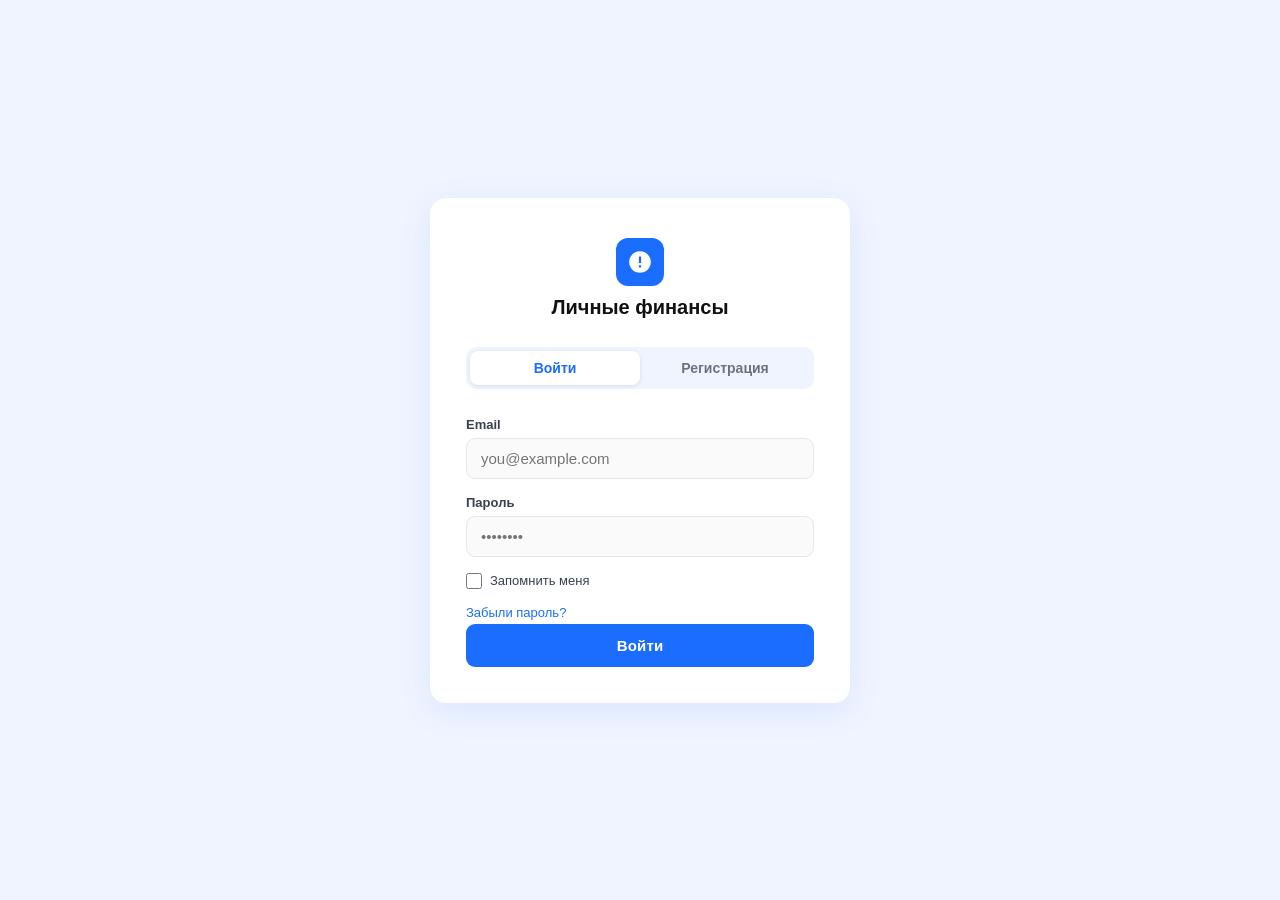
==== frontend/index.html @ fd8819eb "Initial commit: Finance app - FastAPI + SQLAlchemy + SQLite" ====
<!DOCTYPE html>
<html lang="ru">
<head>
    <meta charset="UTF-8">
    <meta name="viewport" content="width=device-width, initial-scale=1.0">
    <title>Личные финансы — Вход</title>
    <style>
        *, *::before, *::after {
            box-sizing: border-box;
            margin: 0;
            padding: 0;
        }

        body {
            font-family: -apple-system, BlinkMacSystemFont, 'Segoe UI', Roboto, sans-serif;
            background: #f0f4ff;
            min-height: 100vh;
            display: flex;
            align-items: center;
            justify-content: center;
        }

        .card {
            background: #fff;
            border-radius: 16px;
            box-shadow: 0 8px 32px rgba(26, 109, 255, 0.10);
            padding: 40px 36px 36px;
            width: 100%;
            max-width: 420px;
        }

        .logo {
            text-align: center;
            margin-bottom: 28px;
        }

        .logo-icon {
            width: 48px;
            height: 48px;
            background: #1a6dff;
            border-radius: 12px;
            display: inline-flex;
            align-items: center;
            justify-content: center;
            margin-bottom: 10px;
        }

        .logo-icon svg {
            width: 26px;
            height: 26px;
            fill: #fff;
        }

        .logo h1 {
            font-size: 20px;
            font-weight: 700;
            color: #111;
        }

        /* Tabs */
        .tabs {
            display: flex;
            background: #f0f4ff;
            border-radius: 10px;
            padding: 4px;
            margin-bottom: 28px;
        }

        .tab-btn {
            flex: 1;
            padding: 9px;
            border: none;
            background: transparent;
            border-radius: 8px;
            font-size: 14px;
            font-weight: 600;
            color: #6b7280;
            cursor: pointer;
            transition: background 0.2s, color 0.2s;
        }

        .tab-btn.active {
            background: #fff;
            color: #1a6dff;
            box-shadow: 0 1px 4px rgba(0,0,0,0.10);
        }

        /* Forms */
        .form-panel {
            display: none;
        }

        .form-panel.active {
            display: block;
        }

        .field {
            margin-bottom: 16px;
        }

        .field label {
            display: block;
            font-size: 13px;
            font-weight: 600;
            color: #374151;
            margin-bottom: 6px;
        }

        .field input {
            width: 100%;
            padding: 11px 14px;
            border: 1.5px solid #e5e7eb;
            border-radius: 9px;
            font-size: 15px;
            color: #111;
            outline: none;
            transition: border-color 0.2s, box-shadow 0.2s;
            background: #fafafa;
        }

        .field input:focus {
            border-color: #1a6dff;
            box-shadow: 0 0 0 3px rgba(26, 109, 255, 0.12);
            background: #fff;
        }

        .field input.error {
            border-color: #ef4444;
        }

        .btn-submit {
            width: 100%;
            padding: 13px;
            background: #1a6dff;
            color: #fff;
            border: none;
            border-radius: 9px;
            font-size: 15px;
            font-weight: 700;
            cursor: pointer;
            margin-top: 4px;
            transition: background 0.2s, transform 0.1s;
            letter-spacing: 0.01em;
        }

        .btn-submit:hover {
            background: #1558d6;
        }

        .btn-submit:active {
            transform: scale(0.98);
        }

        .btn-submit:disabled {
            background: #93b4ff;
            cursor: not-allowed;
            transform: none;
        }

        /* Alert */
        .alert {
            display: none;
            padding: 11px 14px;
            border-radius: 8px;
            font-size: 13px;
            font-weight: 500;
            margin-bottom: 16px;
        }

        .alert.error {
            display: block;
            background: #fef2f2;
            color: #dc2626;
            border: 1px solid #fecaca;
        }

        .alert.success {
            display: block;
            background: #f0fdf4;
            color: #16a34a;
            border: 1px solid #bbf7d0;
        }

        /* Spinner inside button */
        .spinner {
            display: inline-block;
            width: 16px;
            height: 16px;
            border: 2px solid rgba(255,255,255,0.4);
            border-top-color: #fff;
            border-radius: 50%;
            animation: spin 0.7s linear infinite;
            vertical-align: middle;
            margin-right: 6px;
        }

        @keyframes spin {
            to { transform: rotate(360deg); }
        }

        /* Forgot password link */
        .forgot-link {
            display: block;
            text-align: right;
            margin-top: 6px;
            font-size: 13px;
            color: #1a6dff;
            text-decoration: none;
            cursor: pointer;
            background: none;
            border: none;
            padding: 0;
        }

        .forgot-link:hover {
            color: #1558d6;
        }

        /* Modal overlay */
        /* Remember me */
        .remember-row {
            display: flex;
            align-items: center;
            gap: 8px;
            margin-bottom: 16px;
        }

        .remember-row input[type="checkbox"] {
            width: 16px;
            height: 16px;
            accent-color: #1a6dff;
            cursor: pointer;
            flex-shrink: 0;
        }

        .remember-row label {
            font-size: 13px;
            color: #374151;
            cursor: pointer;
            user-select: none;
        }

        .modal-overlay {
            display: none;
            position: fixed;
            inset: 0;
            background: rgba(0, 0, 0, 0.35);
            align-items: center;
            justify-content: center;
            z-index: 100;
        }

        .modal-overlay.open {
            display: flex;
        }

        .modal {
            background: #fff;
            border-radius: 14px;
            box-shadow: 0 12px 40px rgba(0, 0, 0, 0.15);
            padding: 32px 28px 28px;
            width: 100%;
            max-width: 360px;
            position: relative;
        }

        .modal h2 {
            font-size: 17px;
            font-weight: 700;
            color: #111;
            margin-bottom: 6px;
        }

        .modal p {
            font-size: 13px;
            color: #6b7280;
            margin-bottom: 20px;
        }

        .modal-close {
            position: absolute;
            top: 14px;
            right: 16px;
            background: none;
            border: none;
            font-size: 20px;
            color: #9ca3af;
            cursor: pointer;
            line-height: 1;
            padding: 2px 4px;
        }

        .modal-close:hover {
            color: #374151;
        }

        .modal-info {
            display: none;
            padding: 11px 14px;
            border-radius: 8px;
            font-size: 13px;
            font-weight: 500;
            background: #eff6ff;
            color: #1d4ed8;
            border: 1px solid #bfdbfe;
            margin-top: 16px;
        }

        .modal-info.visible {
            display: block;
        }
    </style>
</head>
<body>

<div class="card">
    <div class="logo">
        <div class="logo-icon">
            <svg viewBox="0 0 24 24" xmlns="http://www.w3.org/2000/svg">
                <path d="M12 2C6.48 2 2 6.48 2 12s4.48 10 10 10 10-4.48 10-10S17.52 2 12 2zm1 15h-2v-2h2v2zm0-4h-2V7h2v6z"/>
            </svg>
        </div>
        <h1>Личные финансы</h1>
    </div>

    <div class="tabs">
        <button class="tab-btn active" data-tab="login">Войти</button>
        <button class="tab-btn" data-tab="register">Регистрация</button>
    </div>

    <!-- Login -->
    <div class="form-panel active" id="panel-login">
        <div class="alert" id="login-alert"></div>
        <form id="login-form" novalidate>
            <div class="field">
                <label for="login-email">Email</label>
                <input type="email" id="login-email" placeholder="you@example.com" autocomplete="email" required>
            </div>
            <div class="field">
                <label for="login-password">Пароль</label>
                <input type="password" id="login-password" placeholder="••••••••" autocomplete="current-password" required>
            </div>
            <div class="remember-row">
                <input type="checkbox" id="remember-me">
                <label for="remember-me">Запомнить меня</label>
            </div>
            <button type="button" class="forgot-link" id="forgot-link">Забыли пароль?</button>
            <button type="submit" class="btn-submit" id="login-btn">Войти</button>
        </form>
    </div>

    <!-- Register -->
    <div class="form-panel" id="panel-register">
        <div class="alert" id="register-alert"></div>
        <form id="register-form" novalidate>
            <div class="field">
                <label for="reg-name">Имя</label>
                <input type="text" id="reg-name" placeholder="Иван Иванов" autocomplete="name" required>
            </div>
            <div class="field">
                <label for="reg-email">Email</label>
                <input type="email" id="reg-email" placeholder="you@example.com" autocomplete="email" required>
            </div>
            <div class="field">
                <label for="reg-password">Пароль</label>
                <input type="password" id="reg-password" placeholder="Минимум 6 символов" autocomplete="new-password" required minlength="6">
            </div>
            <button type="submit" class="btn-submit" id="register-btn">Зарегистрироваться</button>
        </form>
    </div>
</div>

<!-- Forgot password modal -->
<div class="modal-overlay" id="forgot-modal">
    <div class="modal">
        <button class="modal-close" id="modal-close" aria-label="Закрыть">&times;</button>
        <h2>Восстановление пароля</h2>
        <p>Введите email, и мы пришлём инструкции по сбросу пароля.</p>
        <div class="field">
            <label for="forgot-email">Email</label>
            <input type="email" id="forgot-email" placeholder="you@example.com" autocomplete="email">
        </div>
        <button class="btn-submit" id="forgot-submit">Отправить</button>
        <div class="modal-info" id="forgot-info">
            Функция восстановления пароля будет добавлена позже.
        </div>
    </div>
</div>

<script>
    const API = 'http://127.0.0.1:8000';

    // Redirect if already logged in (check both storages)
    if (localStorage.getItem('token') || sessionStorage.getItem('token')) {
        window.location.href = 'dashboard.html';
    }

    // Tab switching
    document.querySelectorAll('.tab-btn').forEach(btn => {
        btn.addEventListener('click', () => {
            document.querySelectorAll('.tab-btn').forEach(b => b.classList.remove('active'));
            document.querySelectorAll('.form-panel').forEach(p => p.classList.remove('active'));
            btn.classList.add('active');
            document.getElementById('panel-' + btn.dataset.tab).classList.add('active');
        });
    });

    function showAlert(id, message, type = 'error') {
        const el = document.getElementById(id);
        el.textContent = message;
        el.className = 'alert ' + type;
    }

    function setLoading(btn, loading) {
        if (loading) {
            btn.disabled = true;
            btn.innerHTML = '<span class="spinner"></span>' + btn.dataset.label;
        } else {
            btn.disabled = false;
            btn.textContent = btn.dataset.label;
        }
    }

    // Forgot password modal
    const forgotModal = document.getElementById('forgot-modal');

    document.getElementById('forgot-link').addEventListener('click', () => {
        document.getElementById('forgot-email').value = '';
        document.getElementById('forgot-info').classList.remove('visible');
        forgotModal.classList.add('open');
        document.getElementById('forgot-email').focus();
    });

    document.getElementById('modal-close').addEventListener('click', () => {
        forgotModal.classList.remove('open');
    });

    forgotModal.addEventListener('click', (e) => {
        if (e.target === forgotModal) forgotModal.classList.remove('open');
    });

    document.addEventListener('keydown', (e) => {
        if (e.key === 'Escape') forgotModal.classList.remove('open');
    });

    document.getElementById('forgot-submit').addEventListener('click', () => {
        document.getElementById('forgot-info').classList.add('visible');
    });

    // Store original labels
    document.getElementById('login-btn').dataset.label = 'Войти';
    document.getElementById('register-btn').dataset.label = 'Зарегистрироваться';

    // Login
    document.getElementById('login-form').addEventListener('submit', async (e) => {
        e.preventDefault();
        const email = document.getElementById('login-email').value.trim();
        const password = document.getElementById('login-password').value;
        const btn = document.getElementById('login-btn');

        if (!email || !password) {
            showAlert('login-alert', 'Заполните все поля.');
            return;
        }

        setLoading(btn, true);

        try {
            const res = await fetch(`${API}/auth/login`, {
                method: 'POST',
                headers: { 'Content-Type': 'application/json' },
                body: JSON.stringify({ email, password })
            });

            const data = await res.json();

            if (!res.ok) {
                showAlert('login-alert', data.detail || 'Неверный email или пароль.');
            } else {
                const remember = document.getElementById('remember-me').checked;
                const storage = remember ? localStorage : sessionStorage;
                storage.setItem('token', data.access_token);
                window.location.href = 'dashboard.html';
            }
        } catch {
            showAlert('login-alert', 'Не удалось подключиться к серверу.');
        } finally {
            setLoading(btn, false);
        }
    });

    // Register
    document.getElementById('register-form').addEventListener('submit', async (e) => {
        e.preventDefault();
        const name = document.getElementById('reg-name').value.trim();
        const email = document.getElementById('reg-email').value.trim();
        const password = document.getElementById('reg-password').value;
        const btn = document.getElementById('register-btn');

        if (!name || !email || !password) {
            showAlert('register-alert', 'Заполните все поля.');
            return;
        }
        if (password.length < 6) {
            showAlert('register-alert', 'Пароль должен содержать минимум 6 символов.');
            return;
        }

        setLoading(btn, true);

        try {
            const res = await fetch(`${API}/auth/register`, {
                method: 'POST',
                headers: { 'Content-Type': 'application/json' },
                body: JSON.stringify({ name, email, password })
            });

            const data = await res.json();

            if (!res.ok) {
                showAlert('register-alert', data.detail || 'Ошибка регистрации.');
            } else {
                localStorage.setItem('token', data.access_token);
                window.location.href = 'dashboard.html';
            }
        } catch {
            showAlert('register-alert', 'Не удалось подключиться к серверу.');
        } finally {
            setLoading(btn, false);
        }
    });
</script>
</body>
</html>
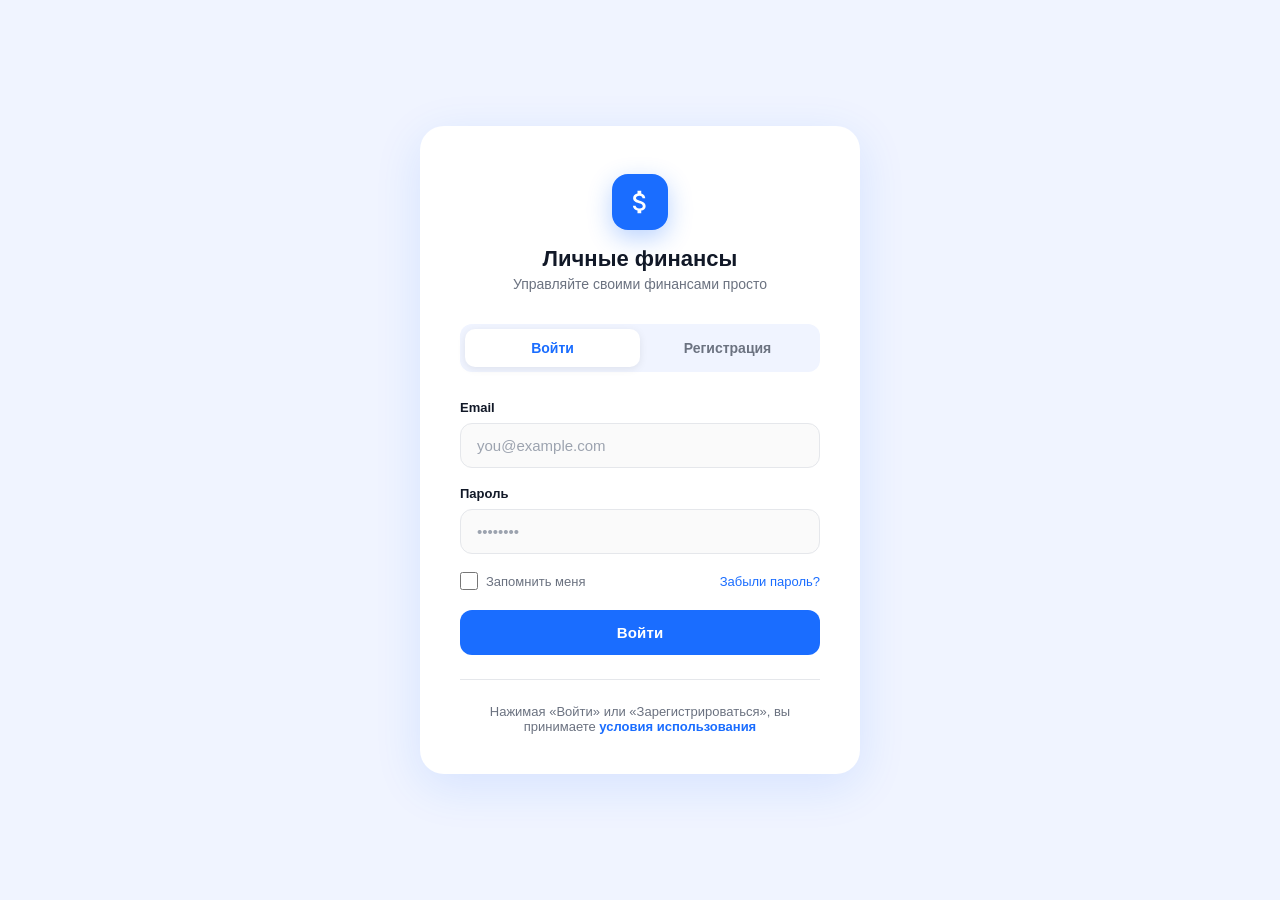
==== commit 492cac5a: "newMockapQwen: перенос всех последних изменений" ====
--- a/frontend/index.html
+++ b/frontend/index.html
@@ -11,243 +11,287 @@
             padding: 0;
         }
 
+        :root {
+            --primary: #1a6dff;
+            --primary-dark: #1558d6;
+            --primary-light: #eff4ff;
+            --bg-body: #f0f4ff;
+            --text-primary: #111827;
+            --text-secondary: #6b7280;
+            --text-muted: #9ca3af;
+            --border: #e5e7eb;
+            --danger: #dc2626;
+            --success: #16a34a;
+        }
+
         body {
-            font-family: -apple-system, BlinkMacSystemFont, 'Segoe UI', Roboto, sans-serif;
-            background: #f0f4ff;
+            font-family: -apple-system, BlinkMacSystemFont, 'Segoe UI', Roboto, 'Helvetica Neue', Arial, sans-serif;
+            background: var(--bg-body);
             min-height: 100vh;
             display: flex;
             align-items: center;
             justify-content: center;
-        }
-
-        .card {
+            padding: 20px;
+        }
+
+        .auth-container {
+            width: 100%;
+            max-width: 440px;
+        }
+
+        .auth-card {
             background: #fff;
+            border-radius: 24px;
+            box-shadow: 0 12px 48px rgba(26, 109, 255, 0.12);
+            padding: 48px 40px 40px;
+        }
+
+        .auth-logo {
+            text-align: center;
+            margin-bottom: 32px;
+        }
+
+        .auth-logo-icon {
+            width: 56px;
+            height: 56px;
+            background: var(--primary);
             border-radius: 16px;
-            box-shadow: 0 8px 32px rgba(26, 109, 255, 0.10);
-            padding: 40px 36px 36px;
-            width: 100%;
-            max-width: 420px;
-        }
-
-        .logo {
-            text-align: center;
-            margin-bottom: 28px;
-        }
-
-        .logo-icon {
-            width: 48px;
-            height: 48px;
-            background: #1a6dff;
-            border-radius: 12px;
             display: inline-flex;
             align-items: center;
             justify-content: center;
-            margin-bottom: 10px;
-        }
-
-        .logo-icon svg {
-            width: 26px;
-            height: 26px;
+            margin-bottom: 16px;
+            box-shadow: 0 8px 24px rgba(26, 109, 255, 0.3);
+        }
+
+        .auth-logo-icon svg {
+            width: 30px;
+            height: 30px;
             fill: #fff;
         }
 
-        .logo h1 {
-            font-size: 20px;
+        .auth-logo h1 {
+            font-size: 22px;
             font-weight: 700;
-            color: #111;
+            color: var(--text-primary);
+            margin-bottom: 4px;
+        }
+
+        .auth-logo p {
+            font-size: 14px;
+            color: var(--text-secondary);
         }
 
         /* Tabs */
-        .tabs {
+        .auth-tabs {
             display: flex;
-            background: #f0f4ff;
-            border-radius: 10px;
-            padding: 4px;
+            background: var(--bg-body);
+            border-radius: 12px;
+            padding: 5px;
             margin-bottom: 28px;
         }
 
-        .tab-btn {
+        .auth-tab {
             flex: 1;
-            padding: 9px;
+            padding: 11px;
             border: none;
             background: transparent;
-            border-radius: 8px;
+            border-radius: 10px;
             font-size: 14px;
             font-weight: 600;
-            color: #6b7280;
+            color: var(--text-secondary);
             cursor: pointer;
-            transition: background 0.2s, color 0.2s;
-        }
-
-        .tab-btn.active {
+            transition: all 0.2s;
+        }
+
+        .auth-tab:hover {
+            color: var(--primary);
+        }
+
+        .auth-tab.active {
             background: #fff;
-            color: #1a6dff;
-            box-shadow: 0 1px 4px rgba(0,0,0,0.10);
+            color: var(--primary);
+            box-shadow: 0 2px 8px rgba(0, 0, 0, 0.08);
         }
 
         /* Forms */
-        .form-panel {
+        .auth-form {
             display: none;
         }
 
-        .form-panel.active {
+        .auth-form.active {
             display: block;
         }
 
-        .field {
-            margin-bottom: 16px;
-        }
-
-        .field label {
+        .form-group {
+            margin-bottom: 18px;
+        }
+
+        .form-group label {
             display: block;
             font-size: 13px;
             font-weight: 600;
-            color: #374151;
-            margin-bottom: 6px;
-        }
-
-        .field input {
+            color: var(--text-primary);
+            margin-bottom: 8px;
+        }
+
+        .form-group input {
             width: 100%;
-            padding: 11px 14px;
-            border: 1.5px solid #e5e7eb;
-            border-radius: 9px;
+            padding: 13px 16px;
+            border: 1.5px solid var(--border);
+            border-radius: 12px;
             font-size: 15px;
-            color: #111;
+            color: var(--text-primary);
+            background: #fafafa;
             outline: none;
-            transition: border-color 0.2s, box-shadow 0.2s;
-            background: #fafafa;
-        }
-
-        .field input:focus {
-            border-color: #1a6dff;
-            box-shadow: 0 0 0 3px rgba(26, 109, 255, 0.12);
+            transition: all 0.2s;
+            font-family: inherit;
+        }
+
+        .form-group input:focus {
+            border-color: var(--primary);
             background: #fff;
-        }
-
-        .field input.error {
-            border-color: #ef4444;
-        }
-
+            box-shadow: 0 0 0 3px var(--primary-light);
+        }
+
+        .form-group input::placeholder {
+            color: var(--text-muted);
+        }
+
+        .form-group input.error {
+            border-color: var(--danger);
+        }
+
+        .form-group input.error:focus {
+            box-shadow: 0 0 0 3px rgba(220, 38, 38, 0.1);
+        }
+
+        /* Remember me */
+        .remember-row {
+            display: flex;
+            align-items: center;
+            justify-content: space-between;
+            margin-bottom: 20px;
+        }
+
+        .remember-left {
+            display: flex;
+            align-items: center;
+            gap: 8px;
+        }
+
+        .remember-row input[type="checkbox"] {
+            width: 18px;
+            height: 18px;
+            accent-color: var(--primary);
+            cursor: pointer;
+        }
+
+        .remember-row label {
+            font-size: 13px;
+            color: var(--text-secondary);
+            cursor: pointer;
+            user-select: none;
+        }
+
+        .forgot-link {
+            font-size: 13px;
+            color: var(--primary);
+            text-decoration: none;
+            font-weight: 500;
+            cursor: pointer;
+            background: none;
+            border: none;
+            padding: 0;
+        }
+
+        .forgot-link:hover {
+            color: var(--primary-dark);
+            text-decoration: underline;
+        }
+
+        /* Submit button */
         .btn-submit {
             width: 100%;
-            padding: 13px;
-            background: #1a6dff;
+            padding: 14px;
+            background: var(--primary);
             color: #fff;
             border: none;
-            border-radius: 9px;
+            border-radius: 12px;
             font-size: 15px;
             font-weight: 700;
             cursor: pointer;
-            margin-top: 4px;
-            transition: background 0.2s, transform 0.1s;
+            transition: all 0.2s;
             letter-spacing: 0.01em;
         }
 
         .btn-submit:hover {
-            background: #1558d6;
+            background: var(--primary-dark);
+            transform: translateY(-1px);
+            box-shadow: 0 4px 16px rgba(26, 109, 255, 0.3);
         }
 
         .btn-submit:active {
-            transform: scale(0.98);
+            transform: translateY(0);
         }
 
         .btn-submit:disabled {
             background: #93b4ff;
             cursor: not-allowed;
             transform: none;
+            box-shadow: none;
         }
 
         /* Alert */
         .alert {
             display: none;
-            padding: 11px 14px;
-            border-radius: 8px;
+            padding: 13px 16px;
+            border-radius: 12px;
             font-size: 13px;
             font-weight: 500;
-            margin-bottom: 16px;
+            margin-bottom: 20px;
         }
 
         .alert.error {
             display: block;
             background: #fef2f2;
-            color: #dc2626;
+            color: var(--danger);
             border: 1px solid #fecaca;
         }
 
         .alert.success {
             display: block;
             background: #f0fdf4;
-            color: #16a34a;
+            color: var(--success);
             border: 1px solid #bbf7d0;
         }
 
-        /* Spinner inside button */
+        /* Spinner */
         .spinner {
             display: inline-block;
-            width: 16px;
-            height: 16px;
-            border: 2px solid rgba(255,255,255,0.4);
+            width: 18px;
+            height: 18px;
+            border: 2px solid rgba(255, 255, 255, 0.4);
             border-top-color: #fff;
             border-radius: 50%;
             animation: spin 0.7s linear infinite;
             vertical-align: middle;
-            margin-right: 6px;
+            margin-right: 8px;
         }
 
         @keyframes spin {
             to { transform: rotate(360deg); }
         }
 
-        /* Forgot password link */
-        .forgot-link {
-            display: block;
-            text-align: right;
-            margin-top: 6px;
-            font-size: 13px;
-            color: #1a6dff;
-            text-decoration: none;
-            cursor: pointer;
-            background: none;
-            border: none;
-            padding: 0;
-        }
-
-        .forgot-link:hover {
-            color: #1558d6;
-        }
-
-        /* Modal overlay */
-        /* Remember me */
-        .remember-row {
-            display: flex;
-            align-items: center;
-            gap: 8px;
-            margin-bottom: 16px;
-        }
-
-        .remember-row input[type="checkbox"] {
-            width: 16px;
-            height: 16px;
-            accent-color: #1a6dff;
-            cursor: pointer;
-            flex-shrink: 0;
-        }
-
-        .remember-row label {
-            font-size: 13px;
-            color: #374151;
-            cursor: pointer;
-            user-select: none;
-        }
-
+        /* Modal */
         .modal-overlay {
             display: none;
             position: fixed;
             inset: 0;
-            background: rgba(0, 0, 0, 0.35);
+            background: rgba(0, 0, 0, 0.4);
             align-items: center;
             justify-content: center;
             z-index: 100;
+            padding: 20px;
         }
 
         .modal-overlay.open {
@@ -256,127 +300,182 @@
 
         .modal {
             background: #fff;
-            border-radius: 14px;
-            box-shadow: 0 12px 40px rgba(0, 0, 0, 0.15);
-            padding: 32px 28px 28px;
+            border-radius: 20px;
+            padding: 32px 28px;
             width: 100%;
-            max-width: 360px;
+            max-width: 400px;
+            box-shadow: 0 20px 60px rgba(0, 0, 0, 0.2);
             position: relative;
         }
 
         .modal h2 {
-            font-size: 17px;
+            font-size: 18px;
             font-weight: 700;
-            color: #111;
-            margin-bottom: 6px;
+            color: var(--text-primary);
+            margin-bottom: 8px;
         }
 
         .modal p {
-            font-size: 13px;
-            color: #6b7280;
-            margin-bottom: 20px;
+            font-size: 14px;
+            color: var(--text-secondary);
+            margin-bottom: 24px;
+            line-height: 1.5;
         }
 
         .modal-close {
             position: absolute;
-            top: 14px;
+            top: 16px;
             right: 16px;
-            background: none;
+            width: 36px;
+            height: 36px;
             border: none;
-            font-size: 20px;
-            color: #9ca3af;
+            background: transparent;
+            border-radius: 10px;
+            display: flex;
+            align-items: center;
+            justify-content: center;
             cursor: pointer;
-            line-height: 1;
-            padding: 2px 4px;
+            color: var(--text-muted);
+            transition: all 0.2s;
         }
 
         .modal-close:hover {
-            color: #374151;
+            background: var(--bg-body);
+            color: var(--text-primary);
+        }
+
+        .modal-close svg {
+            width: 18px;
+            height: 18px;
         }
 
         .modal-info {
             display: none;
-            padding: 11px 14px;
-            border-radius: 8px;
+            padding: 13px 16px;
+            border-radius: 12px;
             font-size: 13px;
             font-weight: 500;
-            background: #eff6ff;
-            color: #1d4ed8;
+            background: var(--primary-light);
+            color: var(--primary);
             border: 1px solid #bfdbfe;
             margin-top: 16px;
         }
 
         .modal-info.visible {
             display: block;
+        }
+
+        /* Footer */
+        .auth-footer {
+            text-align: center;
+            margin-top: 24px;
+            padding-top: 24px;
+            border-top: 1px solid var(--border);
+        }
+
+        .auth-footer p {
+            font-size: 13px;
+            color: var(--text-secondary);
+        }
+
+        .auth-footer a {
+            color: var(--primary);
+            text-decoration: none;
+            font-weight: 600;
+        }
+
+        .auth-footer a:hover {
+            text-decoration: underline;
+        }
+
+        /* Responsive */
+        @media (max-width: 480px) {
+            .auth-card {
+                padding: 36px 28px 32px;
+            }
         }
     </style>
 </head>
 <body>
 
-<div class="card">
-    <div class="logo">
-        <div class="logo-icon">
-            <svg viewBox="0 0 24 24" xmlns="http://www.w3.org/2000/svg">
-                <path d="M12 2C6.48 2 2 6.48 2 12s4.48 10 10 10 10-4.48 10-10S17.52 2 12 2zm1 15h-2v-2h2v2zm0-4h-2V7h2v6z"/>
-            </svg>
+<div class="auth-container">
+    <div class="auth-card">
+        <div class="auth-logo">
+            <div class="auth-logo-icon">
+                <svg viewBox="0 0 24 24">
+                    <path d="M11.8 10.9c-2.27-.59-3-1.2-3-2.15 0-1.09 1.01-1.85 2.7-1.85 1.78 0 2.44.85 2.5 2.1h2.21c-.07-1.72-1.12-3.3-3.21-3.81V3h-3v2.16c-1.94.42-3.5 1.68-3.5 3.61 0 2.31 1.91 3.46 4.7 4.13 2.5.6 3 1.48 3 2.41 0 .69-.49 1.79-2.7 1.79-2.06 0-2.87-.92-2.98-2.1h-2.2c.12 2.19 1.76 3.42 3.68 3.83V21h3v-2.15c1.95-.37 3.5-1.5 3.5-3.55 0-2.84-2.43-3.81-4.7-4.4z"/>
+                </svg>
+            </div>
+            <h1>Личные финансы</h1>
+            <p>Управляйте своими финансами просто</p>
         </div>
-        <h1>Личные финансы</h1>
-    </div>
-
-    <div class="tabs">
-        <button class="tab-btn active" data-tab="login">Войти</button>
-        <button class="tab-btn" data-tab="register">Регистрация</button>
-    </div>
-
-    <!-- Login -->
-    <div class="form-panel active" id="panel-login">
-        <div class="alert" id="login-alert"></div>
-        <form id="login-form" novalidate>
-            <div class="field">
-                <label for="login-email">Email</label>
-                <input type="email" id="login-email" placeholder="you@example.com" autocomplete="email" required>
-            </div>
-            <div class="field">
-                <label for="login-password">Пароль</label>
-                <input type="password" id="login-password" placeholder="••••••••" autocomplete="current-password" required>
-            </div>
-            <div class="remember-row">
-                <input type="checkbox" id="remember-me">
-                <label for="remember-me">Запомнить меня</label>
-            </div>
-            <button type="button" class="forgot-link" id="forgot-link">Забыли пароль?</button>
-            <button type="submit" class="btn-submit" id="login-btn">Войти</button>
-        </form>
-    </div>
-
-    <!-- Register -->
-    <div class="form-panel" id="panel-register">
-        <div class="alert" id="register-alert"></div>
-        <form id="register-form" novalidate>
-            <div class="field">
-                <label for="reg-name">Имя</label>
-                <input type="text" id="reg-name" placeholder="Иван Иванов" autocomplete="name" required>
-            </div>
-            <div class="field">
-                <label for="reg-email">Email</label>
-                <input type="email" id="reg-email" placeholder="you@example.com" autocomplete="email" required>
-            </div>
-            <div class="field">
-                <label for="reg-password">Пароль</label>
-                <input type="password" id="reg-password" placeholder="Минимум 6 символов" autocomplete="new-password" required minlength="6">
-            </div>
-            <button type="submit" class="btn-submit" id="register-btn">Зарегистрироваться</button>
-        </form>
+
+        <div class="auth-tabs">
+            <button class="auth-tab active" data-tab="login">Войти</button>
+            <button class="auth-tab" data-tab="register">Регистрация</button>
+        </div>
+
+        <!-- Login Form -->
+        <div class="auth-form active" id="form-login">
+            <div class="alert" id="login-alert"></div>
+            <form id="login-form" novalidate>
+                <div class="form-group">
+                    <label for="login-email">Email</label>
+                    <input type="email" id="login-email" placeholder="you@example.com" autocomplete="email" required>
+                </div>
+                <div class="form-group">
+                    <label for="login-password">Пароль</label>
+                    <input type="password" id="login-password" placeholder="••••••••" autocomplete="current-password" required>
+                </div>
+                <div class="remember-row">
+                    <div class="remember-left">
+                        <input type="checkbox" id="remember-me">
+                        <label for="remember-me">Запомнить меня</label>
+                    </div>
+                    <button type="button" class="forgot-link" id="forgot-link">Забыли пароль?</button>
+                </div>
+                <button type="submit" class="btn-submit" id="login-btn">Войти</button>
+            </form>
+        </div>
+
+        <!-- Register Form -->
+        <div class="auth-form" id="form-register">
+            <div class="alert" id="register-alert"></div>
+            <form id="register-form" novalidate>
+                <div class="form-group">
+                    <label for="reg-name">Имя</label>
+                    <input type="text" id="reg-name" placeholder="Иван Иванов" autocomplete="name" required>
+                </div>
+                <div class="form-group">
+                    <label for="reg-email">Email</label>
+                    <input type="email" id="reg-email" placeholder="you@example.com" autocomplete="email" required>
+                </div>
+                <div class="form-group">
+                    <label for="reg-password">Пароль</label>
+                    <input type="password" id="reg-password" placeholder="Минимум 6 символов" autocomplete="new-password" required minlength="6">
+                </div>
+                <button type="submit" class="btn-submit" id="register-btn">Зарегистрироваться</button>
+            </form>
+        </div>
+
+        <div class="auth-footer">
+            <p>Нажимая «Войти» или «Зарегистрироваться», вы принимаете <a href="#">условия использования</a></p>
+        </div>
     </div>
 </div>
 
-<!-- Forgot password modal -->
+<!-- Forgot Password Modal -->
 <div class="modal-overlay" id="forgot-modal">
     <div class="modal">
-        <button class="modal-close" id="modal-close" aria-label="Закрыть">&times;</button>
+        <button class="modal-close" id="modal-close" aria-label="Закрыть">
+            <svg viewBox="0 0 24 24" fill="none" stroke="currentColor" stroke-width="2">
+                <line x1="18" y1="6" x2="6" y2="18"/>
+                <line x1="6" y1="6" x2="18" y2="18"/>
+            </svg>
+        </button>
         <h2>Восстановление пароля</h2>
         <p>Введите email, и мы пришлём инструкции по сбросу пароля.</p>
-        <div class="field">
+        <div class="form-group">
             <label for="forgot-email">Email</label>
             <input type="email" id="forgot-email" placeholder="you@example.com" autocomplete="email">
         </div>
@@ -388,147 +487,153 @@
 </div>
 
 <script>
-    const API = 'http://127.0.0.1:8000';
-
-    // Redirect if already logged in (check both storages)
-    if (localStorage.getItem('token') || sessionStorage.getItem('token')) {
-        window.location.href = 'dashboard.html';
+const API = 'http://127.0.0.1:8000';
+
+// Redirect if already logged in
+if (localStorage.getItem('token') || sessionStorage.getItem('token')) {
+    window.location.href = 'dashboard.html';
+}
+
+// Tab switching
+document.querySelectorAll('.auth-tab').forEach(btn => {
+    btn.addEventListener('click', () => {
+        document.querySelectorAll('.auth-tab').forEach(b => b.classList.remove('active'));
+        document.querySelectorAll('.auth-form').forEach(f => f.classList.remove('active'));
+        btn.classList.add('active');
+        document.getElementById('form-' + btn.dataset.tab).classList.add('active');
+        // Clear alerts
+        document.getElementById('login-alert').className = 'alert';
+        document.getElementById('register-alert').className = 'alert';
+    });
+});
+
+// Show alert
+function showAlert(id, message, type = 'error') {
+    const el = document.getElementById(id);
+    el.textContent = message;
+    el.className = 'alert ' + type;
+}
+
+// Set loading state
+function setLoading(btn, loading) {
+    if (loading) {
+        btn.disabled = true;
+        btn.dataset.label = btn.textContent;
+        btn.innerHTML = '<span class="spinner"></span>' + (btn.dataset.label || 'Загрузка...');
+    } else {
+        btn.disabled = false;
+        btn.textContent = btn.dataset.label || 'Войти';
     }
-
-    // Tab switching
-    document.querySelectorAll('.tab-btn').forEach(btn => {
-        btn.addEventListener('click', () => {
-            document.querySelectorAll('.tab-btn').forEach(b => b.classList.remove('active'));
-            document.querySelectorAll('.form-panel').forEach(p => p.classList.remove('active'));
-            btn.classList.add('active');
-            document.getElementById('panel-' + btn.dataset.tab).classList.add('active');
+}
+
+// Forgot password modal
+const forgotModal = document.getElementById('forgot-modal');
+
+document.getElementById('forgot-link').addEventListener('click', () => {
+    document.getElementById('forgot-email').value = '';
+    document.getElementById('forgot-info').classList.remove('visible');
+    forgotModal.classList.add('open');
+    document.getElementById('forgot-email').focus();
+});
+
+document.getElementById('modal-close').addEventListener('click', () => {
+    forgotModal.classList.remove('open');
+});
+
+forgotModal.addEventListener('click', (e) => {
+    if (e.target === forgotModal) forgotModal.classList.remove('open');
+});
+
+document.addEventListener('keydown', (e) => {
+    if (e.key === 'Escape') forgotModal.classList.remove('open');
+});
+
+document.getElementById('forgot-submit').addEventListener('click', () => {
+    document.getElementById('forgot-info').classList.add('visible');
+});
+
+// Store original button labels
+document.getElementById('login-btn').dataset.label = 'Войти';
+document.getElementById('register-btn').dataset.label = 'Зарегистрироваться';
+
+// Login
+document.getElementById('login-form').addEventListener('submit', async (e) => {
+    e.preventDefault();
+    const email = document.getElementById('login-email').value.trim();
+    const password = document.getElementById('login-password').value;
+    const btn = document.getElementById('login-btn');
+
+    if (!email || !password) {
+        showAlert('login-alert', 'Заполните все поля.');
+        return;
+    }
+
+    setLoading(btn, true);
+
+    try {
+        const res = await fetch(`${API}/auth/login`, {
+            method: 'POST',
+            headers: { 'Content-Type': 'application/json' },
+            body: JSON.stringify({ email, password })
         });
-    });
-
-    function showAlert(id, message, type = 'error') {
-        const el = document.getElementById(id);
-        el.textContent = message;
-        el.className = 'alert ' + type;
+
+        const data = await res.json();
+
+        if (!res.ok) {
+            showAlert('login-alert', data.detail || 'Неверный email или пароль.');
+        } else {
+            const remember = document.getElementById('remember-me').checked;
+            const storage = remember ? localStorage : sessionStorage;
+            storage.setItem('token', data.access_token);
+            window.location.href = 'dashboard.html';
+        }
+    } catch {
+        showAlert('login-alert', 'Не удалось подключиться к серверу.');
+    } finally {
+        setLoading(btn, false);
     }
-
-    function setLoading(btn, loading) {
-        if (loading) {
-            btn.disabled = true;
-            btn.innerHTML = '<span class="spinner"></span>' + btn.dataset.label;
+});
+
+// Register
+document.getElementById('register-form').addEventListener('submit', async (e) => {
+    e.preventDefault();
+    const name = document.getElementById('reg-name').value.trim();
+    const email = document.getElementById('reg-email').value.trim();
+    const password = document.getElementById('reg-password').value;
+    const btn = document.getElementById('register-btn');
+
+    if (!name || !email || !password) {
+        showAlert('register-alert', 'Заполните все поля.');
+        return;
+    }
+    if (password.length < 6) {
+        showAlert('register-alert', 'Пароль должен содержать минимум 6 символов.');
+        return;
+    }
+
+    setLoading(btn, true);
+
+    try {
+        const res = await fetch(`${API}/auth/register`, {
+            method: 'POST',
+            headers: { 'Content-Type': 'application/json' },
+            body: JSON.stringify({ name, email, password })
+        });
+
+        const data = await res.json();
+
+        if (!res.ok) {
+            showAlert('register-alert', data.detail || 'Ошибка регистрации.');
         } else {
-            btn.disabled = false;
-            btn.textContent = btn.dataset.label;
-        }
+            localStorage.setItem('token', data.access_token);
+            window.location.href = 'dashboard.html';
+        }
+    } catch {
+        showAlert('register-alert', 'Не удалось подключиться к серверу.');
+    } finally {
+        setLoading(btn, false);
     }
-
-    // Forgot password modal
-    const forgotModal = document.getElementById('forgot-modal');
-
-    document.getElementById('forgot-link').addEventListener('click', () => {
-        document.getElementById('forgot-email').value = '';
-        document.getElementById('forgot-info').classList.remove('visible');
-        forgotModal.classList.add('open');
-        document.getElementById('forgot-email').focus();
-    });
-
-    document.getElementById('modal-close').addEventListener('click', () => {
-        forgotModal.classList.remove('open');
-    });
-
-    forgotModal.addEventListener('click', (e) => {
-        if (e.target === forgotModal) forgotModal.classList.remove('open');
-    });
-
-    document.addEventListener('keydown', (e) => {
-        if (e.key === 'Escape') forgotModal.classList.remove('open');
-    });
-
-    document.getElementById('forgot-submit').addEventListener('click', () => {
-        document.getElementById('forgot-info').classList.add('visible');
-    });
-
-    // Store original labels
-    document.getElementById('login-btn').dataset.label = 'Войти';
-    document.getElementById('register-btn').dataset.label = 'Зарегистрироваться';
-
-    // Login
-    document.getElementById('login-form').addEventListener('submit', async (e) => {
-        e.preventDefault();
-        const email = document.getElementById('login-email').value.trim();
-        const password = document.getElementById('login-password').value;
-        const btn = document.getElementById('login-btn');
-
-        if (!email || !password) {
-            showAlert('login-alert', 'Заполните все поля.');
-            return;
-        }
-
-        setLoading(btn, true);
-
-        try {
-            const res = await fetch(`${API}/auth/login`, {
-                method: 'POST',
-                headers: { 'Content-Type': 'application/json' },
-                body: JSON.stringify({ email, password })
-            });
-
-            const data = await res.json();
-
-            if (!res.ok) {
-                showAlert('login-alert', data.detail || 'Неверный email или пароль.');
-            } else {
-                const remember = document.getElementById('remember-me').checked;
-                const storage = remember ? localStorage : sessionStorage;
-                storage.setItem('token', data.access_token);
-                window.location.href = 'dashboard.html';
-            }
-        } catch {
-            showAlert('login-alert', 'Не удалось подключиться к серверу.');
-        } finally {
-            setLoading(btn, false);
-        }
-    });
-
-    // Register
-    document.getElementById('register-form').addEventListener('submit', async (e) => {
-        e.preventDefault();
-        const name = document.getElementById('reg-name').value.trim();
-        const email = document.getElementById('reg-email').value.trim();
-        const password = document.getElementById('reg-password').value;
-        const btn = document.getElementById('register-btn');
-
-        if (!name || !email || !password) {
-            showAlert('register-alert', 'Заполните все поля.');
-            return;
-        }
-        if (password.length < 6) {
-            showAlert('register-alert', 'Пароль должен содержать минимум 6 символов.');
-            return;
-        }
-
-        setLoading(btn, true);
-
-        try {
-            const res = await fetch(`${API}/auth/register`, {
-                method: 'POST',
-                headers: { 'Content-Type': 'application/json' },
-                body: JSON.stringify({ name, email, password })
-            });
-
-            const data = await res.json();
-
-            if (!res.ok) {
-                showAlert('register-alert', data.detail || 'Ошибка регистрации.');
-            } else {
-                localStorage.setItem('token', data.access_token);
-                window.location.href = 'dashboard.html';
-            }
-        } catch {
-            showAlert('register-alert', 'Не удалось подключиться к серверу.');
-        } finally {
-            setLoading(btn, false);
-        }
-    });
+});
 </script>
 </body>
 </html>
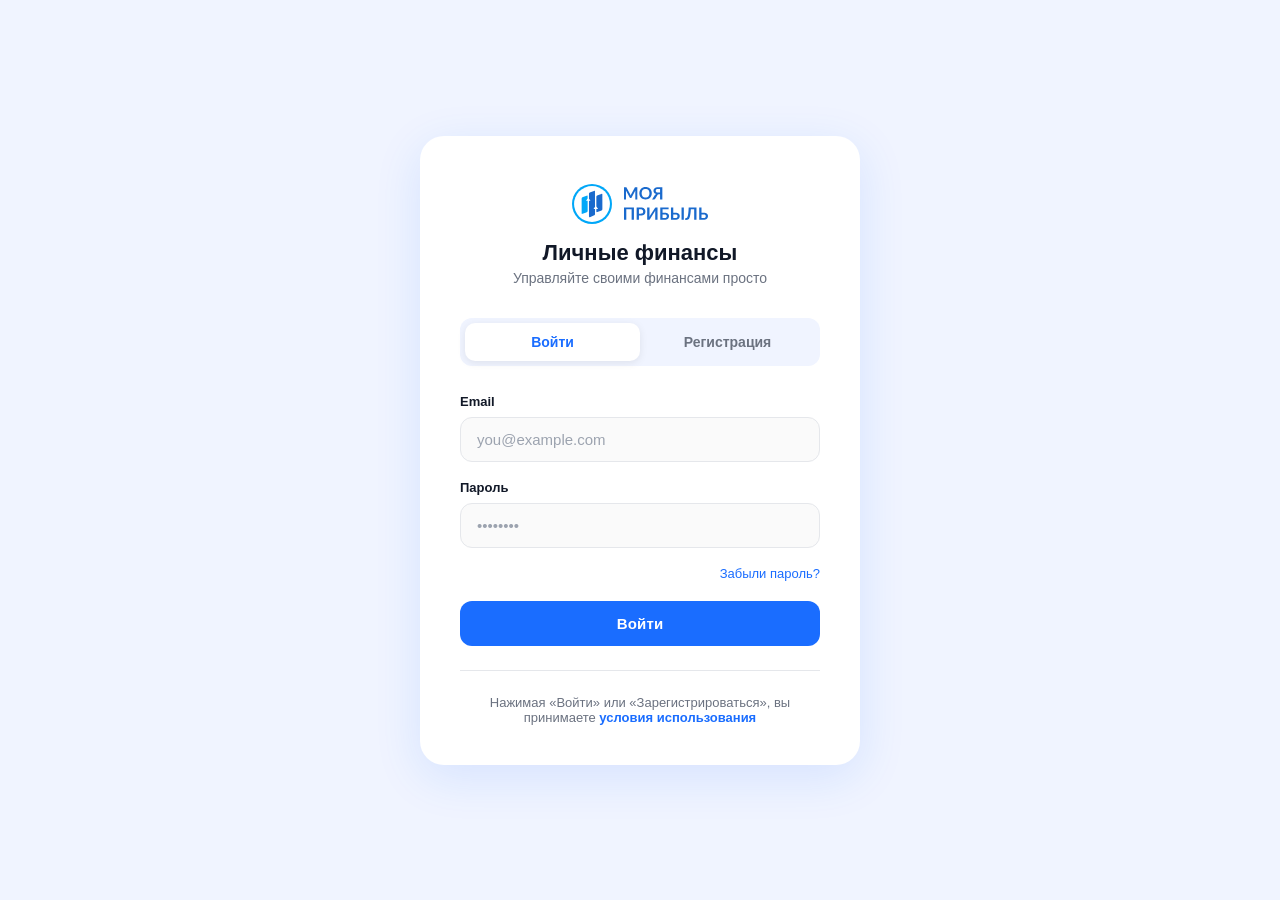
==== commit 5236f22c: "много всего" ====
--- a/frontend/index.html
+++ b/frontend/index.html
@@ -4,6 +4,7 @@
     <meta charset="UTF-8">
     <meta name="viewport" content="width=device-width, initial-scale=1.0">
     <title>Личные финансы — Вход</title>
+    <link rel="icon" href="assets/icons/logo.svg" type="image/svg+xml">
     <style>
         *, *::before, *::after {
             box-sizing: border-box;
@@ -51,22 +52,28 @@
             margin-bottom: 32px;
         }
 
-        .auth-logo-icon {
-            width: 56px;
-            height: 56px;
-            background: var(--primary);
-            border-radius: 16px;
+        .auth-logo-brand {
             display: inline-flex;
             align-items: center;
-            justify-content: center;
+            gap: 12px;
             margin-bottom: 16px;
-            box-shadow: 0 8px 24px rgba(26, 109, 255, 0.3);
-        }
-
-        .auth-logo-icon svg {
-            width: 30px;
-            height: 30px;
-            fill: #fff;
+        }
+
+        .auth-logo-brand-icon {
+            width: 40px;
+            height: 40px;
+            flex-shrink: 0;
+        }
+
+        .auth-logo-brand-icon img {
+            width: 100%;
+            height: 100%;
+        }
+
+        .auth-logo-brand-text {
+            width: 84px;
+            height: 33px;
+            flex-shrink: 0;
         }
 
         .auth-logo h1 {
@@ -401,10 +408,11 @@
 <div class="auth-container">
     <div class="auth-card">
         <div class="auth-logo">
-            <div class="auth-logo-icon">
-                <svg viewBox="0 0 24 24">
-                    <path d="M11.8 10.9c-2.27-.59-3-1.2-3-2.15 0-1.09 1.01-1.85 2.7-1.85 1.78 0 2.44.85 2.5 2.1h2.21c-.07-1.72-1.12-3.3-3.21-3.81V3h-3v2.16c-1.94.42-3.5 1.68-3.5 3.61 0 2.31 1.91 3.46 4.7 4.13 2.5.6 3 1.48 3 2.41 0 .69-.49 1.79-2.7 1.79-2.06 0-2.87-.92-2.98-2.1h-2.2c.12 2.19 1.76 3.42 3.68 3.83V21h3v-2.15c1.95-.37 3.5-1.5 3.5-3.55 0-2.84-2.43-3.81-4.7-4.4z"/>
-                </svg>
+            <div class="auth-logo-brand">
+                <div class="auth-logo-brand-icon">
+                    <img src="assets/icons/logo.svg" alt="">
+                </div>
+                <img src="assets/icons/logo-text.svg" alt="МОЯ ПРИБЫЛЬ" class="auth-logo-brand-text">
             </div>
             <h1>Личные финансы</h1>
             <p>Управляйте своими финансами просто</p>
@@ -428,10 +436,7 @@
                     <input type="password" id="login-password" placeholder="••••••••" autocomplete="current-password" required>
                 </div>
                 <div class="remember-row">
-                    <div class="remember-left">
-                        <input type="checkbox" id="remember-me">
-                        <label for="remember-me">Запомнить меня</label>
-                    </div>
+                    <div class="remember-left"></div>
                     <button type="button" class="forgot-link" id="forgot-link">Забыли пароль?</button>
                 </div>
                 <button type="submit" class="btn-submit" id="login-btn">Войти</button>
@@ -489,10 +494,25 @@
 <script>
 const API = 'http://127.0.0.1:8000';
 
-// Redirect if already logged in
-if (localStorage.getItem('token') || sessionStorage.getItem('token')) {
-    window.location.href = 'dashboard.html';
-}
+// Redirect if already logged in with a valid token
+(function () {
+    var t = localStorage.getItem('token') || sessionStorage.getItem('token');
+    if (!t) return;
+    try {
+        var b64 = t.split('.')[1].replace(/-/g, '+').replace(/_/g, '/');
+        b64 += '=='.slice(0, (4 - b64.length % 4) % 4);
+        var payload = JSON.parse(atob(b64));
+        if (payload.exp && Math.floor(Date.now() / 1000) < payload.exp) {
+            window.location.href = 'dashboard.html';
+        } else {
+            localStorage.removeItem('token');
+            sessionStorage.removeItem('token');
+        }
+    } catch (e) {
+        localStorage.removeItem('token');
+        sessionStorage.removeItem('token');
+    }
+}());
 
 // Tab switching
 document.querySelectorAll('.auth-tab').forEach(btn => {
@@ -582,9 +602,7 @@
         if (!res.ok) {
             showAlert('login-alert', data.detail || 'Неверный email или пароль.');
         } else {
-            const remember = document.getElementById('remember-me').checked;
-            const storage = remember ? localStorage : sessionStorage;
-            storage.setItem('token', data.access_token);
+            localStorage.setItem('token', data.access_token);
             window.location.href = 'dashboard.html';
         }
     } catch {
